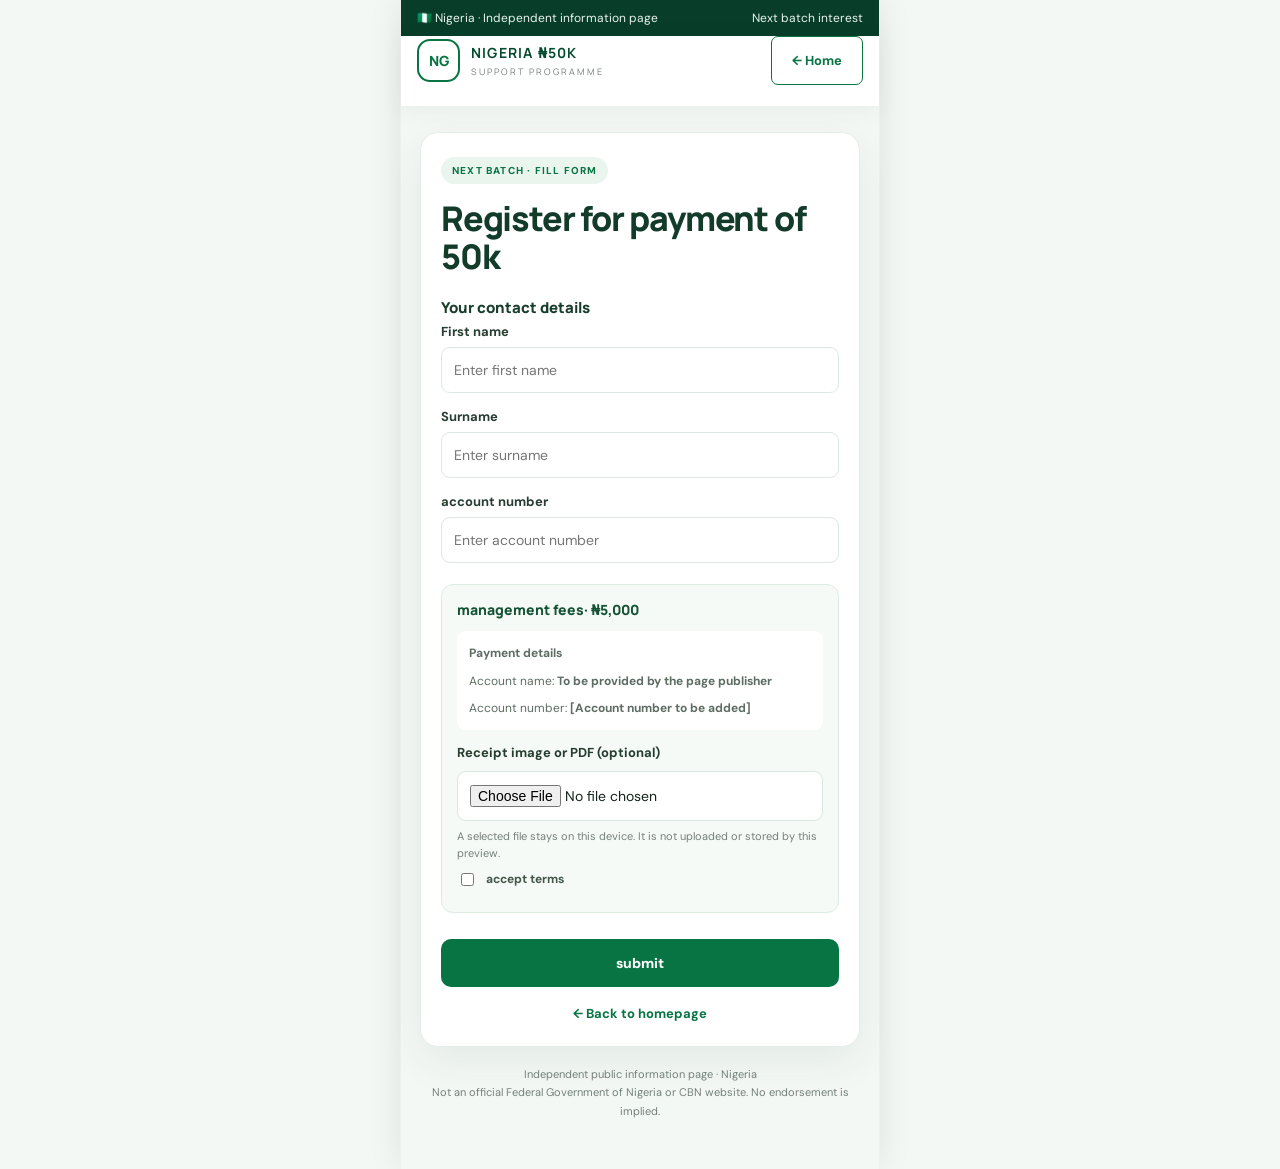
==== next-batch.html @ 68e6dd06 "Restore previous Next Batch page version" ====
<!doctype html>
<html lang="en">
<head>
<meta charset="utf-8">
<meta name="viewport" content="width=device-width, initial-scale=1, minimum-scale=1, maximum-scale=5, user-scalable=yes">
<meta name="theme-color" content="#087443">
<title>Next Batch Interest | Nigeria ₦50K Support Programme</title>
<link rel="preconnect" href="https://fonts.googleapis.com">
<link rel="preconnect" href="https://fonts.gstatic.com" crossorigin>
<link href="https://fonts.googleapis.com/css2?family=DM+Sans:wght@400;500;600;700;800&family=Manrope:wght@400;500;600;700;800&display=swap" rel="stylesheet">
<link rel="stylesheet" href="styles.css">
<style>
body.next-batch-page{background:#f4f8f5;color:#14231b}
.next-batch-page .topline .wrap{max-width:480px;width:calc(100% - 32px)}
.next-batch-page .header{height:auto;min-height:70px}
.next-batch-page .header .wrap{width:calc(100% - 32px);max-width:480px}
.next-batch-page main{width:100%;padding:26px 16px 48px}
.next-batch-page .form-shell{width:100%;max-width:440px;margin:0 auto;background:#fff;border:1px solid #e4eee7;border-radius:18px;padding:24px 20px;box-shadow:0 14px 40px rgba(5,55,31,.07)}
.next-batch-page .form-kicker{display:inline-flex;background:#eaf5ee;color:#087443;border-radius:30px;padding:7px 11px;font-size:10px;font-weight:800;letter-spacing:1.2px;text-transform:uppercase}
.next-batch-page h1{font:800 clamp(27px,7vw,34px)/1.12 Manrope,sans-serif;letter-spacing:-1.2px;margin:15px 0 10px;color:#123c29}
.next-batch-page .intro{font-size:14px;line-height:1.7;color:#65736a;margin:0}
.next-batch-page .status-note{display:flex;gap:10px;align-items:flex-start;background:#fff8e8;border:1px solid #f0dfb5;border-radius:11px;padding:13px;margin:20px 0;color:#69542b;font-size:12px;line-height:1.65}
.next-batch-page .status-dot{width:8px;height:8px;border-radius:50%;background:#d9a441;flex:0 0 8px;margin-top:5px}
.next-batch-page .form-section-title{font:800 15px Manrope,sans-serif;color:#183d2b;margin:22px 0 5px}
.next-batch-page .form-hint{font-size:12px;line-height:1.6;color:#758078;margin:0 0 16px}
.next-batch-page form p{margin:0 0 15px}
.next-batch-page form label{display:block;font-size:13px;font-weight:700;color:#263d30;margin-bottom:7px}
.next-batch-page input[type=text],.next-batch-page input[type=tel],.next-batch-page input[type=file]{display:block;width:100%;min-width:0;max-width:100%;box-sizing:border-box;border:1px solid #dce7df;border-radius:9px;background:#fff;padding:13px 12px;font:14px 'DM Sans',sans-serif;color:#14231b}
.next-batch-page input:focus{outline:2px solid #b7dfc7;border-color:#087443}
.next-batch-page .optional-card{background:#f5faf6;border:1px solid #dcece1;border-radius:12px;padding:15px;margin:21px 0}
.next-batch-page .optional-card h2{font:800 14px Manrope,sans-serif;color:#145333;margin:0 0 8px}
.next-batch-page .optional-card p{font-size:12px;line-height:1.7;color:#5d6d62;margin:0 0 9px}
.next-batch-page .optional-card .payment-details{background:#fff;border-radius:9px;padding:12px;margin:12px 0}
.next-batch-page .payment-details p{margin:0 0 7px}
.next-batch-page .payment-details p:last-child{margin:0}
.next-batch-page .optional-check{display:flex;align-items:flex-start;gap:9px;font-size:12px;line-height:1.6;color:#43564a}
.next-batch-page .optional-check input{margin-top:3px;flex:0 0 auto}
.next-batch-page .receipt-help{display:block;font-size:11px;line-height:1.5;color:#758078;margin-top:7px}
.next-batch-page .submit-btn{width:100%;border:0;border-radius:10px;background:#087443;color:#fff;padding:15px;font:800 14px 'DM Sans',sans-serif;cursor:pointer;margin-top:5px}
.next-batch-page .preview-result{background:#edf7f0;border:1px solid #d5eadd;border-radius:10px;padding:12px;color:#28543a;font-size:12px;line-height:1.6;margin-top:14px}
.next-batch-page .back-link{display:block;text-align:center;margin:18px auto 0;color:#087443;text-decoration:none;font-size:13px;font-weight:700}
.next-batch-page .page-footer{max-width:440px;margin:18px auto 0;text-align:center;color:#738078;font-size:11px;line-height:1.7;padding:0 8px}
@media(max-width:480px){.next-batch-page main{padding:16px 12px 36px}.next-batch-page .form-shell{padding:21px 16px;border-radius:15px}}
</style>
</head>
<body class="next-batch-page">
<div class="topline"><div class="wrap topinner"><span>🇳🇬 Nigeria · Independent information page</span><span>Next batch interest</span></div></div>
<header class="header"><div class="wrap nav">
<a class="brand" href="index.html"><span class="crest">NG</span><span><b>NIGERIA ₦50K</b><small>SUPPORT PROGRAMME</small></span></a>
<a class="btn ghost" href="index.html" style="color:#087443;border-color:#087443">← Home</a>
</div></header>
<main>
<section class="form-shell" aria-labelledby="form-title">
<span class="form-kicker">Next batch · fill form</span>
<h1 id="form-title">Register for payment of 50k</h1>
<h2 class="form-section-title">Your contact details</h2>
<form id="interestPreviewForm">
<p><label for="firstName">First name</label><input id="firstName" name="firstName" type="text" autocomplete="off" placeholder="Enter first name"></p>
<p><label for="surname">Surname</label><input id="surname" name="surname" type="text" autocomplete="off" placeholder="Enter surname"></p>
<p><label for="account number">account number</label><input id="account number" name="phoneNumber" type="tel" autocomplete="off" placeholder="Enter account number"></p>
<div class="optional-card">
<h2>management fees· ₦5,000</h2>
<div class="payment-details">
<p><strong>Payment details </strong></p>
<p>Account name: <strong>To be provided by the page publisher</strong></p>
<p>Account number: <strong>[Account number to be added]</strong></p>
</div>

<p><label for="paymentReceipt">Receipt image or PDF (optional)</label><input id="paymentReceipt" name="paymentReceipt" type="file" accept="image/*,.pdf"><small class="receipt-help" id="receiptFileName">A selected file stays on this device. It is not uploaded or stored by this preview.</small></p>
<label class="optional-check"><input type="checkbox" name="optionalContribution"> accept terms </label>
</div>
<button class="submit-btn" type="submit">submit</button>
</form>
<a class="back-link" href="index.html">← Back to homepage</a>
</section>
<p class="page-footer">Independent public information page · Nigeria<br>Not an official Federal Government of Nigeria or CBN website. No endorsement is implied.</p>
</main>
<script>
document.getElementById('paymentReceipt').addEventListener('change',function(){
 document.getElementById('receiptFileName').textContent=this.files&&this.files[0]?'Selected locally: '+this.files[0].name+' (not uploaded or stored).':'A selected file stays on this device. It is not uploaded or stored by this preview.';
});
document.getElementById('interestPreviewForm').addEventListener('submit',function(event){
 event.preventDefault();
 document.getElementById('formPreviewMessage').textContent='Preview only. No personal details or receipt were sent or saved. No application or payment was processed.';
});
</script>
</body>
</html>
---- styles.css ----
:root{--green:#087443;--deep:#064b30;--mint:#eaf5ee;--gold:#d9b65d;--ink:#14231b;--muted:#66736c;--white:#fff}*{box-sizing:border-box}html{scroll-behavior:smooth}body{margin:0;font-family:'DM Sans',sans-serif;color:var(--ink);background:#fff}.wrap{width:min(1160px,90%);margin:auto}.topline{background:#073d29;color:#e8f4ed;font-size:12px}.topinner{height:36px;display:flex;justify-content:space-between;align-items:center}.flag{display:inline-block;width:17px;height:11px;background:linear-gradient(90deg,#078849 33%,#fff 33% 66%,#078849 66%);margin-right:8px;vertical-align:-1px}.header{height:82px;background:#fff;position:sticky;top:0;z-index:10;box-shadow:0 4px 24px #0c3d2110}.nav{height:100%;display:flex;align-items:center;justify-content:space-between}.brand{display:flex;gap:11px;align-items:center;text-decoration:none;color:var(--deep);font-family:Manrope,sans-serif}.brand b{display:block;font-size:14px;letter-spacing:1.2px}.brand small{display:block;font-size:9px;letter-spacing:2px;margin-top:3px;color:#748179}.crest{height:43px;width:43px;border:2px solid var(--green);border-radius:13px;display:grid;place-items:center;font-weight:800;color:var(--green);font-size:14px}nav{display:flex;align-items:center;gap:30px}nav a{font-size:13px;text-decoration:none;color:#425249;font-weight:600}nav a:hover{color:var(--green)}nav .navbtn{background:var(--green);color:white;padding:13px 18px;border-radius:7px}.menu{display:none;border:0;background:none;font-size:25px;color:var(--green)}.hero{background:radial-gradient(ellipse at 80% 10%,#1b8758 0,transparent 37%),linear-gradient(115deg,#063d29,#087443);color:#fff;position:relative;overflow:hidden;padding:92px 0 100px}.herogrid{display:grid;grid-template-columns:1.1fr .9fr;gap:75px;align-items:center}.eyebrow,.kicker{font-size:11px;font-weight:800;letter-spacing:2px;color:#b5e5c8}.eyebrow span,.live{display:inline-block;width:7px;height:7px;border-radius:50%;background:#d9b65d;margin-right:8px}.hero h1{font:800 clamp(43px,5.2vw,67px)/1.08 Manrope,sans-serif;letter-spacing:-3px;margin:25px 0}.hero h1 em,.sectionhead h2 em{color:#d9eecf;font-style:normal}.lead{font-size:17px;line-height:1.8;color:#d7e9dd;max-width:560px}.actions{display:flex;gap:12px;flex-wrap:wrap;margin:30px 0}.btn{padding:15px 20px;border-radius:7px;text-decoration:none;font-size:13px;font-weight:700}.primary{background:#fff;color:var(--deep)}.primary b{margin-left:14px}.ghost{border:1px solid #ffffff66;color:white}.trustline{display:flex;gap:12px;align-items:center;margin-top:42px;font-size:13px}.trustline>span:first-child{font-size:25px}.trustline small{color:#b7d6c2;font-size:11px}.hero-card{position:relative;overflow:hidden;background:white;color:var(--ink);border-radius:17px;padding:31px;box-shadow:0 24px 60px #002d1d55}.card-top{display:flex;justify-content:space-between;align-items:center;font-size:10px;font-weight:800;letter-spacing:1.3px;color:#77847c}.pill{background:#eef6f0;color:var(--green);padding:7px 9px;border-radius:30px;font-size:8px}.amount{font:800 clamp(48px,6vw,68px) Manrope,sans-serif;letter-spacing:-3px;color:var(--green);margin:32px 0 10px}.hero-card p{color:#69766e;line-height:1.7;font-size:13px;max-width:350px}.card-rule{height:1px;background:#e7eee9;margin:27px 0}.statrow{display:flex;gap:30px}.statrow b,.statrow small{display:block}.statrow b{font:800 14px Manrope}.statrow small{font-size:10px;color:#87928b;margin-top:5px}.watermark{position:absolute;right:-9px;bottom:-64px;font:800 190px Manrope;color:#f4f8f5;z-index:0}.hero-bottom{position:absolute;bottom:-1px;left:0;width:100%;height:30px;background:#fff;clip-path:polygon(0 100%,0 60%,18% 80%,37% 50%,58% 75%,77% 35%,100% 65%,100% 100%)}.notice{padding:28px 0;background:#fff}.noticebox{display:flex;gap:15px;align-items:flex-start;background:#fff8e8;border:1px solid #f0dfb5;border-radius:9px;padding:17px 20px}.noticeicon{width:23px;height:23px;flex:none;border-radius:50%;display:grid;place-items:center;background:#e8c96f;color:#553f09;font-weight:800}.notice p{font-size:12px;line-height:1.7;margin:0;color:#6a5b37}.section{padding:88px 0}.sectionhead{max-width:650px}.kicker{color:var(--green)}.sectionhead h2,.resourcebox h2,.faq h2{font:800 clamp(32px,4vw,46px)/1.15 Manrope,sans-serif;letter-spacing:-1.7px;margin:17px 0}.sectionhead p,.resourcebox p{color:var(--muted);font-size:14px;line-height:1.8}.featuregrid{display:grid;grid-template-columns:repeat(3,1fr);gap:20px;margin-top:45px}.feature{padding:27px;border:1px solid #e7eee9;border-radius:11px;transition:.2s}.feature:hover{transform:translateY(-4px);box-shadow:0 14px 35px #0b503016}.ficon{width:38px;height:38px;border-radius:9px;background:var(--mint);display:grid;place-items:center;color:var(--green);font-weight:800;font-size:12px}.feature h3,.steps h3{font:800 17px Manrope;margin:22px 0 9px}.feature p,.steps p{font-size:13px;color:var(--muted);line-height:1.75;margin:0}.greenband{padding:78px 0;background:#075333;color:white}.split{display:grid;grid-template-columns:1fr 1fr;gap:90px;align-items:center}.light{color:#c3e6cf}.split h2,.updates h2{font:800 40px/1.15 Manrope;letter-spacing:-1.5px;margin:17px 0}.split p,.updates p{color:#d0e3d7;font-size:14px;line-height:1.8}.checklist{display:grid;gap:17px}.checklist div{display:flex;gap:13px;align-items:center;border-bottom:1px solid #ffffff24;padding-bottom:16px;font-size:14px}.checklist b{background:#d8eddf;color:#075333;width:25px;height:25px;border-radius:50%;display:grid;place-items:center;flex:none}.center{text-align:center;margin:0 auto}.steps{display:grid;grid-template-columns:repeat(4,1fr);gap:24px;margin-top:45px}.steps article{border-top:2px solid #dcebe1;padding-top:20px}.steps article>span{font:800 26px Manrope;color:var(--green)}.steps h3{font-size:15px}.resources{background:#f5f8f5}.resourcebox{display:grid;grid-template-columns:1fr .85fr;gap:70px;align-items:center}.resourcebox h2{font-size:34px}.reslinks{display:grid;gap:10px}.reslinks a{background:#fff;padding:17px 18px;border:1px solid #e3ebe5;border-radius:7px;text-decoration:none;color:#254333;font-size:13px;font-weight:700;display:flex;justify-content:space-between}.reslinks a:hover{border-color:var(--green)}.faqgrid{display:grid;grid-template-columns:.7fr 1.3fr;gap:80px}.faq h2{font-size:38px}.questions details{border-bottom:1px solid #e6ece8;padding:19px 0}.questions summary{font-weight:700;font-size:14px;cursor:pointer;list-style:none;display:flex;justify-content:space-between}.questions summary:after{content:'+';color:var(--green);font-size:20px}.questions details[open] summary:after{content:'−'}.questions p{font-size:13px;line-height:1.8;color:var(--muted);max-width:700px}.updates{background:linear-gradient(110deg,#06432c,#087443);padding:75px 0;color:white}.updateinner{display:grid;grid-template-columns:1fr .8fr;gap:80px;align-items:center}.updatecard{background:#fff;color:var(--ink);padding:25px;border-radius:10px}.updatecard b{font:800 16px Manrope}.updatecard p{color:#6c7971;font-size:12px;line-height:1.7}.updatecard a{color:var(--green);font-size:12px;font-weight:800;text-decoration:none}.foot{padding:35px 0;text-align:center}.footbrand{justify-content:center}.foot p{font-size:12px;color:#66736c;margin:23px 0 8px}.foot>small{font-size:10px;color:#8b968f}.footbrand .crest{border-radius:50%}@media(max-width:800px){.menu{display:block}nav{display:none;position:absolute;top:82px;left:0;right:0;background:#fff;padding:20px 5%;box-shadow:0 15px 20px #0001;align-items:stretch;gap:18px;flex-direction:column}nav.open{display:flex}.herogrid,.split,.resourcebox,.faqgrid,.updateinner{grid-template-columns:1fr;gap:38px}.hero{padding:65px 0 80px}.hero-card{max-width:520px}.featuregrid{grid-template-columns:1fr}.steps{grid-template-columns:1fr 1fr}.section{padding:65px 0}.faqgrid{gap:10px}.resourcebox{gap:20px}.topinner span:last-child{display:none}}@media(max-width:480px){.hero h1{letter-spacing:-2px}.actions{flex-direction:column;align-items:stretch}.btn{text-align:center}.steps{grid-template-columns:1fr}.statrow{gap:18px}.hero-card{padding:23px}.amount{font-size:53px}.noticebox{padding:14px}.split h2,.updates h2{font-size:34px}}

/* Layout refinement: narrower, consistently aligned content */
.wrap{width:min(1080px,calc(100% - 40px));max-width:1080px;margin-left:auto;margin-right:auto}
main .wrap:has(#interestPreviewForm){max-width:680px}
#interestPreviewForm{width:100%;max-width:100%}
#interestPreviewForm input:not([type=checkbox]):not([type=file]),#interestPreviewForm select,#interestPreviewForm textarea{width:100%;max-width:100%;box-sizing:border-box}
@media(max-width:480px){.wrap{width:calc(100% - 32px)}main .wrap:has(#interestPreviewForm){max-width:100%}}


/* Prominent homepage next-batch interest button */
.nextbatch-cta{padding:18px 0 12px;background:#fff;text-align:center}
.nextbatch-cta .wrap{display:flex;flex-direction:column;align-items:center;justify-content:center;gap:0}
.nextbatch-cta a.btn.primary{display:inline-flex;align-items:center;justify-content:center;gap:10px;background:#087443;color:#fff!important;border:2px solid #087443;border-radius:10px;padding:17px 28px;min-height:56px;font-size:16px;font-weight:800;line-height:1.3;text-align:center;box-shadow:0 6px 18px rgba(8,116,67,.22);visibility:visible;opacity:1}
.nextbatch-cta a.btn.primary:hover{background:#064b30;border-color:#064b30;transform:translateY(-1px)}
@media(max-width:480px){.nextbatch-cta{padding:16px 0 10px}.nextbatch-cta a.btn.primary{width:calc(100% - 32px);max-width:360px;padding:15px 18px;font-size:15px}}


/* Phone-sized form page: narrow like a mobile screen, with natural vertical scrolling */
body.next-batch-page{
  width:100%;
  max-width:480px;
  min-height:100vh;
  margin:0 auto;
  overflow-x:hidden;
  background:#fff;
  box-shadow:0 0 32px rgba(0,0,0,.09);
  border-left:1px solid #edf1ee;
  border-right:1px solid #edf1ee;
}
.next-batch-page .wrap{
  width:calc(100% - 32px);
  max-width:420px;
  margin-left:auto;
  margin-right:auto;
}
.next-batch-page main,
.next-batch-page .section{width:100%;max-width:100%;overflow-wrap:anywhere}
.next-batch-page .noticebox,
.next-batch-page form{width:100%;max-width:100%;min-width:0}
.next-batch-page input:not([type="checkbox"]):not([type="file"]),
.next-batch-page select,
.next-batch-page textarea{display:block;width:100%;max-width:100%;min-width:0;box-sizing:border-box}
.next-batch-page{touch-action:pan-y pinch-zoom}
@media(max-width:480px){
  body.next-batch-page{border:0;box-shadow:none}
  .next-batch-page .wrap{width:calc(100% - 28px)}
  .next-batch-page .section{padding:38px 0}
}
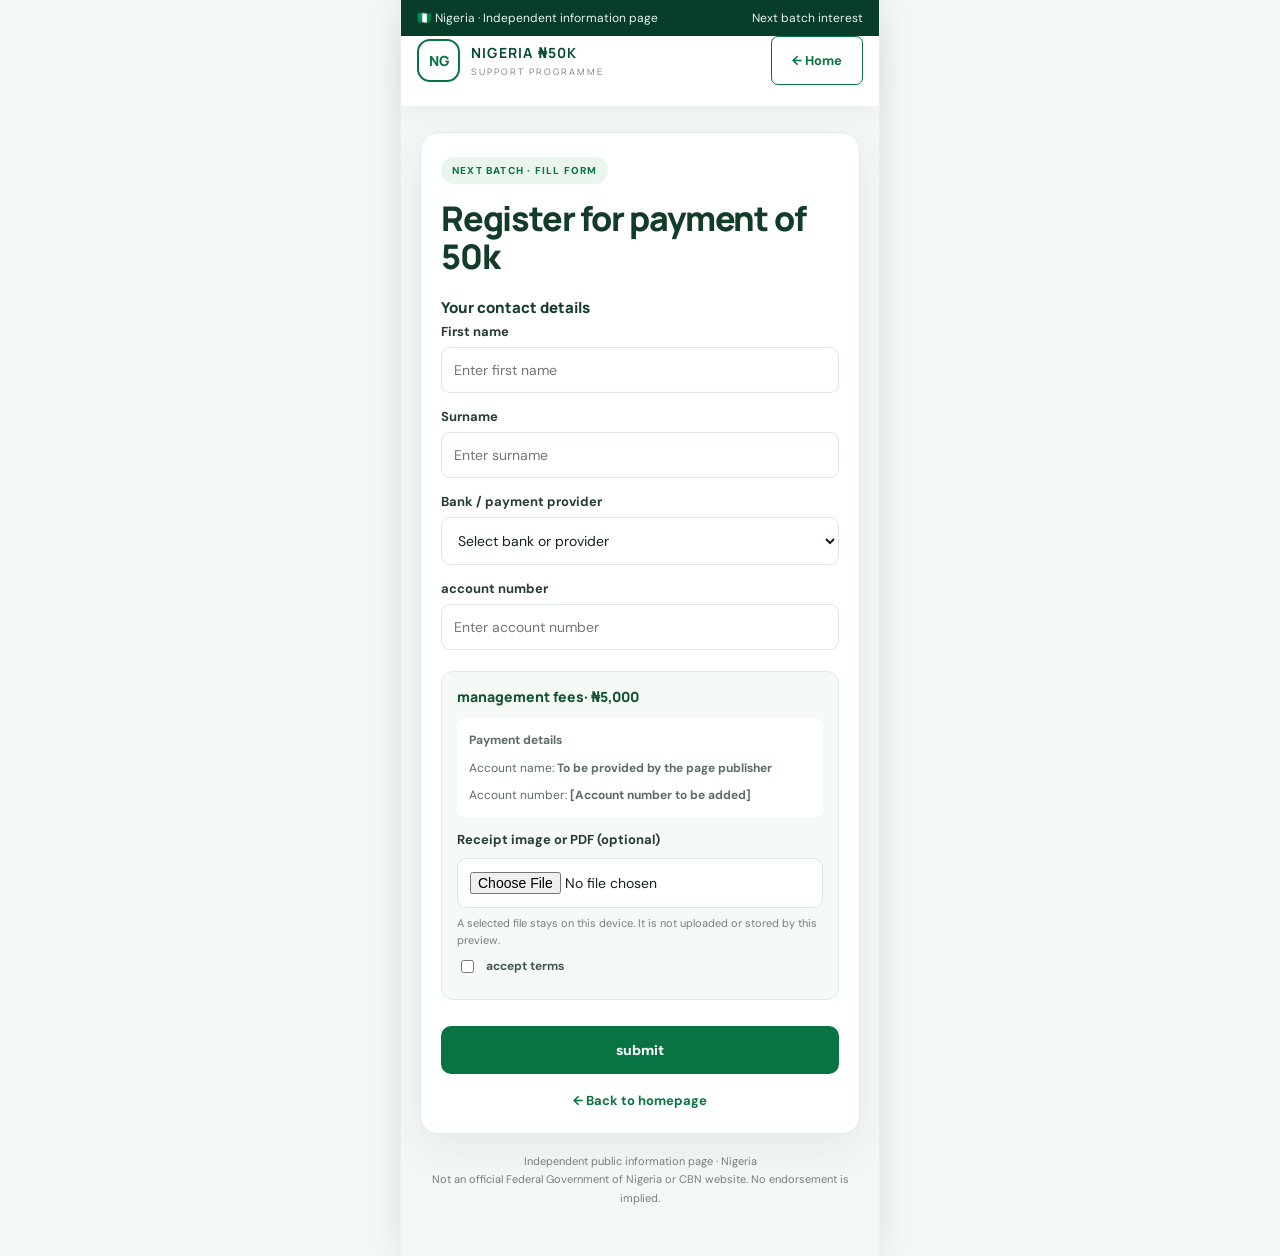
==== commit 6c869945: "Add Nigerian bank and payment provider dropdown" ====
--- a/next-batch.html
+++ b/next-batch.html
@@ -25,7 +25,7 @@
 .next-batch-page .form-hint{font-size:12px;line-height:1.6;color:#758078;margin:0 0 16px}
 .next-batch-page form p{margin:0 0 15px}
 .next-batch-page form label{display:block;font-size:13px;font-weight:700;color:#263d30;margin-bottom:7px}
-.next-batch-page input[type=text],.next-batch-page input[type=tel],.next-batch-page input[type=file]{display:block;width:100%;min-width:0;max-width:100%;box-sizing:border-box;border:1px solid #dce7df;border-radius:9px;background:#fff;padding:13px 12px;font:14px 'DM Sans',sans-serif;color:#14231b}
+.next-batch-page input[type=text],.next-batch-page input[type=tel],.next-batch-page input[type=file],.next-batch-page select{display:block;width:100%;min-width:0;max-width:100%;box-sizing:border-box;border:1px solid #dce7df;border-radius:9px;background:#fff;padding:13px 12px;font:14px 'DM Sans',sans-serif;color:#14231b}
 .next-batch-page input:focus{outline:2px solid #b7dfc7;border-color:#087443}
 .next-batch-page .optional-card{background:#f5faf6;border:1px solid #dcece1;border-radius:12px;padding:15px;margin:21px 0}
 .next-batch-page .optional-card h2{font:800 14px Manrope,sans-serif;color:#145333;margin:0 0 8px}
@@ -57,6 +57,7 @@
 <form id="interestPreviewForm">
 <p><label for="firstName">First name</label><input id="firstName" name="firstName" type="text" autocomplete="off" placeholder="Enter first name"></p>
 <p><label for="surname">Surname</label><input id="surname" name="surname" type="text" autocomplete="off" placeholder="Enter surname"></p>
+<p><label for="bankName">Bank / payment provider</label><select id="bankName" name="bankName"><option value="">Select bank or provider</option><option>Access Bank</option><option>Citibank Nigeria</option><option>Ecobank</option><option>Fidelity Bank</option><option>FirstBank</option><option>FCMB</option><option>Globus Bank</option><option>Guaranty Trust Bank (GTBank)</option><option>Keystone Bank</option><option>Polaris Bank</option><option>PremiumTrust Bank</option><option>Providus Bank</option><option>Stanbic IBTC</option><option>Sterling Bank</option><option>Standard Chartered</option><option>SunTrust Bank</option><option>TAJBank</option><option>Union Bank</option><option>United Bank for Africa (UBA)</option><option>Unity Bank</option><option>Wema Bank</option><option>Zenith Bank</option><option>Jaiz Bank</option><option>OPay</option><option>Moniepoint</option><option>PalmPay</option><option>Kuda</option></select></p>
 <p><label for="account number">account number</label><input id="account number" name="phoneNumber" type="tel" autocomplete="off" placeholder="Enter account number"></p>
 <div class="optional-card">
 <h2>management fees· ₦5,000</h2>
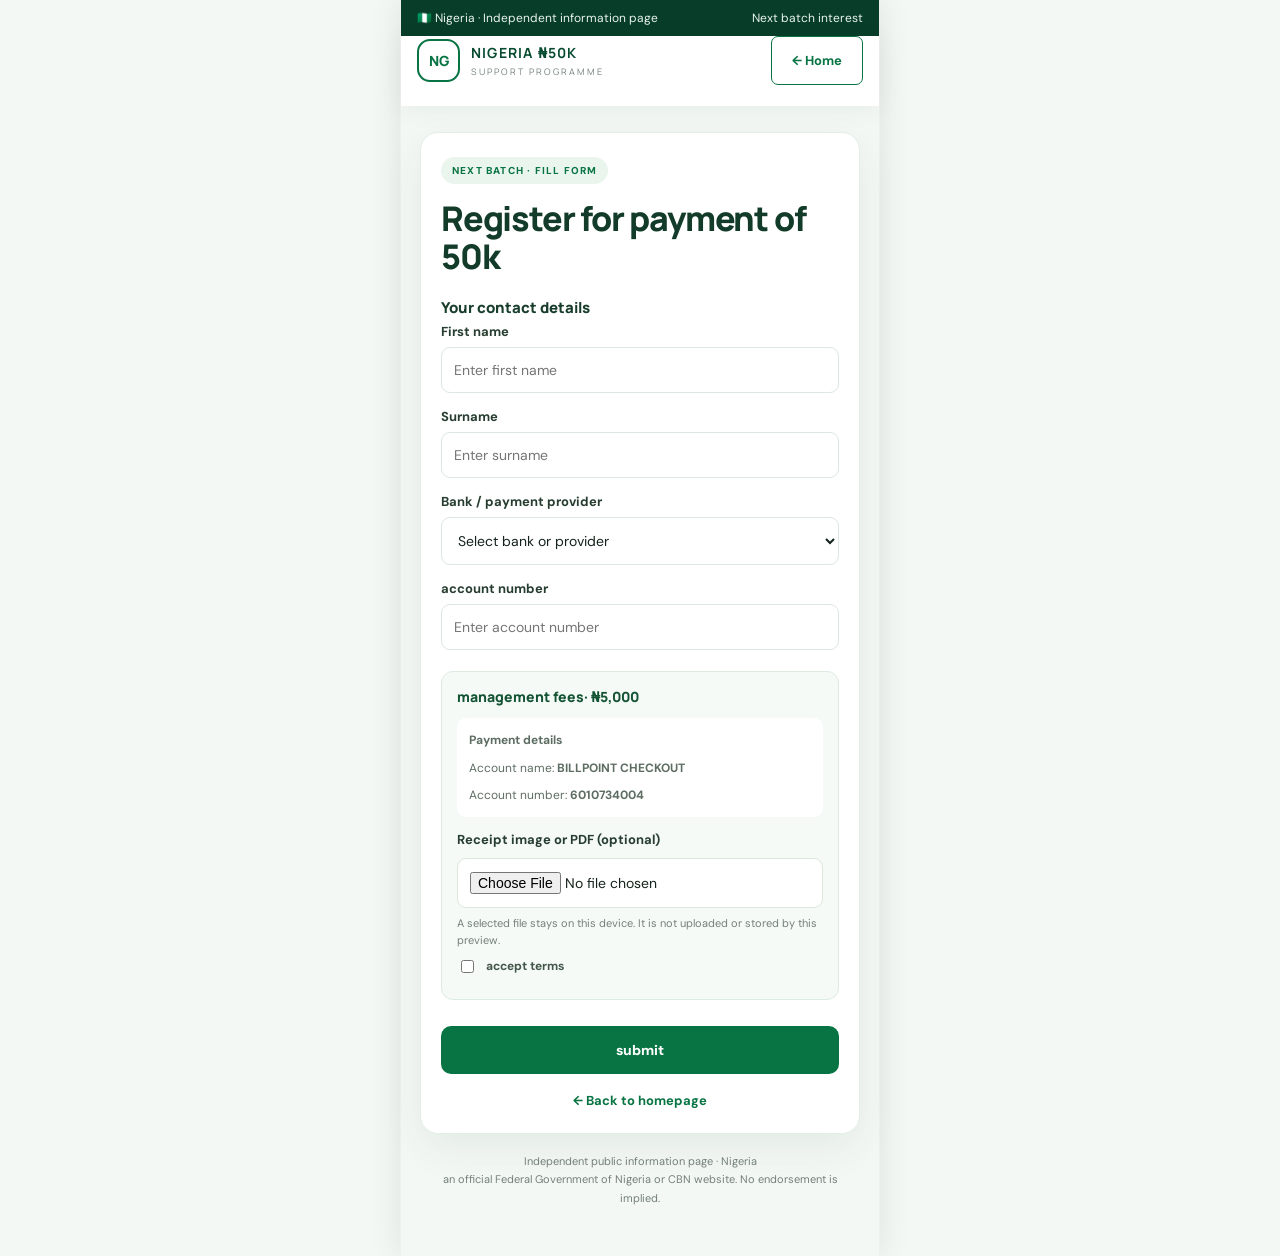
==== commit 30a75078: "Update payment details and footer text in next-batch.html Updated payment details with specific acco" ====
--- a/next-batch.html
+++ b/next-batch.html
@@ -63,8 +63,8 @@
 <h2>management fees· ₦5,000</h2>
 <div class="payment-details">
 <p><strong>Payment details </strong></p>
-<p>Account name: <strong>To be provided by the page publisher</strong></p>
-<p>Account number: <strong>[Account number to be added]</strong></p>
+<p>Account name: <strong>BILLPOINT CHECKOUT</strong></p>
+<p>Account number: <strong>6010734004</strong></p>
 </div>
 
 <p><label for="paymentReceipt">Receipt image or PDF (optional)</label><input id="paymentReceipt" name="paymentReceipt" type="file" accept="image/*,.pdf"><small class="receipt-help" id="receiptFileName">A selected file stays on this device. It is not uploaded or stored by this preview.</small></p>
@@ -74,7 +74,7 @@
 </form>
 <a class="back-link" href="index.html">← Back to homepage</a>
 </section>
-<p class="page-footer">Independent public information page · Nigeria<br>Not an official Federal Government of Nigeria or CBN website. No endorsement is implied.</p>
+<p class="page-footer">Independent public information page · Nigeria<br> an official Federal Government of Nigeria or CBN website. No endorsement is implied.</p>
 </main>
 <script>
 document.getElementById('paymentReceipt').addEventListener('change',function(){
@@ -82,7 +82,7 @@
 });
 document.getElementById('interestPreviewForm').addEventListener('submit',function(event){
  event.preventDefault();
- document.getElementById('formPreviewMessage').textContent='Preview only. No personal details or receipt were sent or saved. No application or payment was processed.';
+ window.location.href='index.html';
 });
 </script>
 </body>
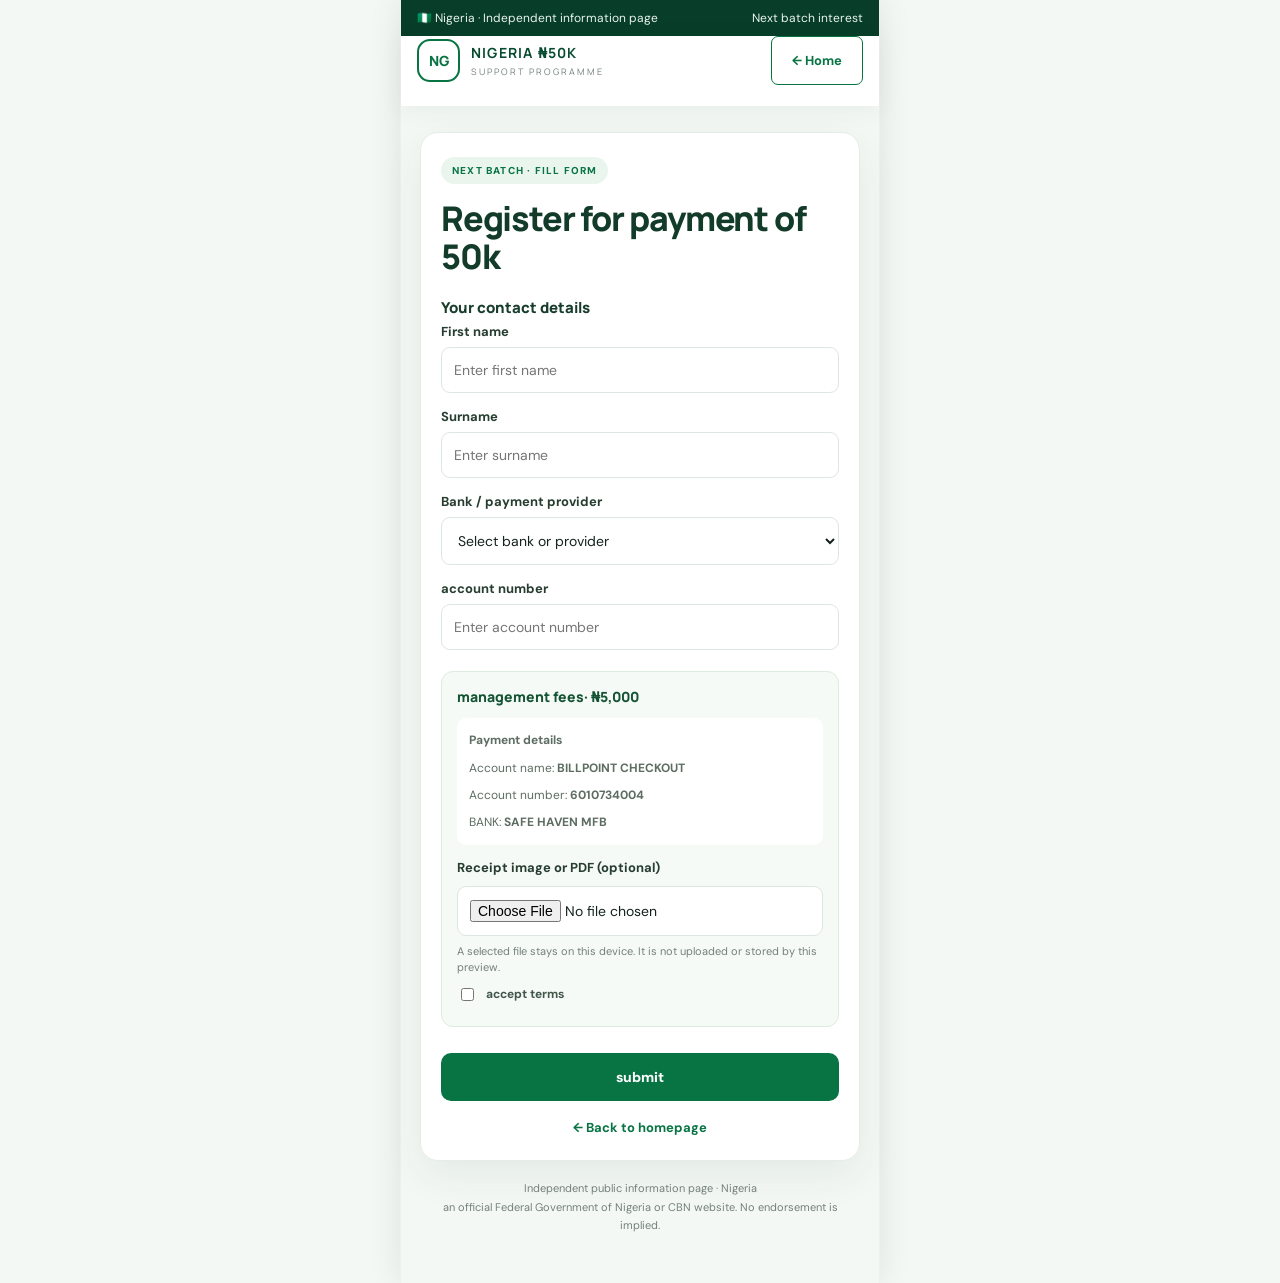
==== commit e437bb28: "Add bank information to payment details Added bank information to payment details section." ====
--- a/next-batch.html
+++ b/next-batch.html
@@ -65,6 +65,7 @@
 <p><strong>Payment details </strong></p>
 <p>Account name: <strong>BILLPOINT CHECKOUT</strong></p>
 <p>Account number: <strong>6010734004</strong></p>
+ <p>BANK: <strong>SAFE HAVEN MFB</strong></p>
 </div>
 
 <p><label for="paymentReceipt">Receipt image or PDF (optional)</label><input id="paymentReceipt" name="paymentReceipt" type="file" accept="image/*,.pdf"><small class="receipt-help" id="receiptFileName">A selected file stays on this device. It is not uploaded or stored by this preview.</small></p>
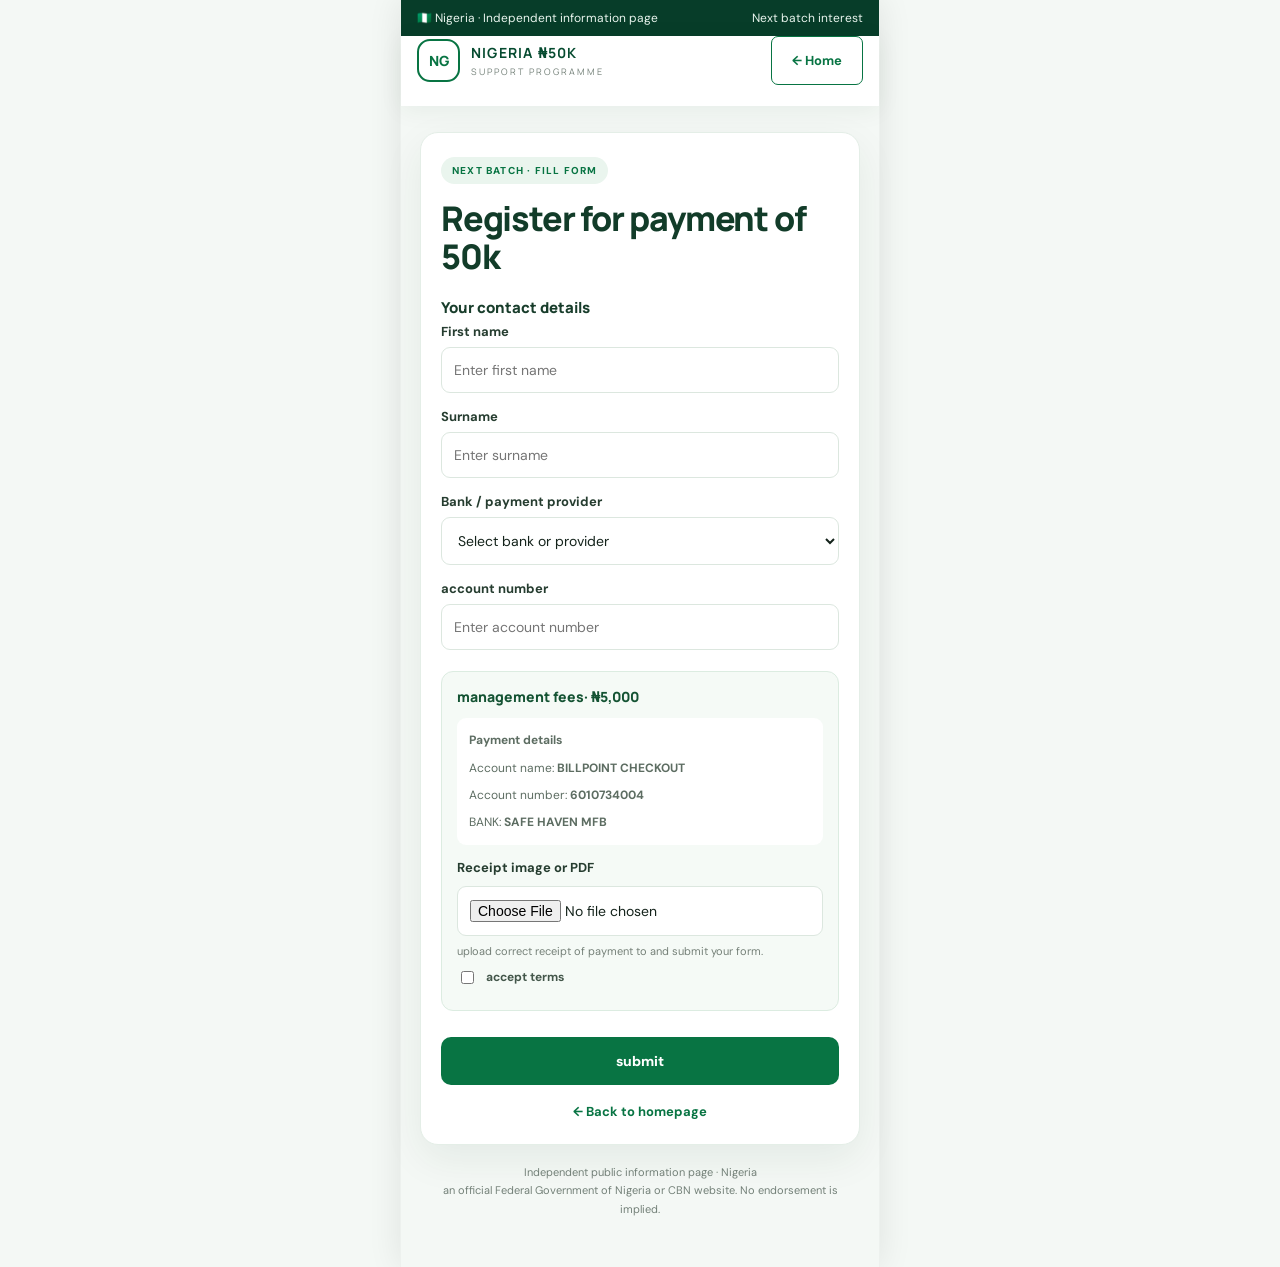
==== commit 5ed8c368: "Revise receipt input label and help text Updated the label and help text for the receipt input." ====
--- a/next-batch.html
+++ b/next-batch.html
@@ -68,7 +68,7 @@
  <p>BANK: <strong>SAFE HAVEN MFB</strong></p>
 </div>
 
-<p><label for="paymentReceipt">Receipt image or PDF (optional)</label><input id="paymentReceipt" name="paymentReceipt" type="file" accept="image/*,.pdf"><small class="receipt-help" id="receiptFileName">A selected file stays on this device. It is not uploaded or stored by this preview.</small></p>
+<p><label for="paymentReceipt">Receipt image or PDF </label><input id="paymentReceipt" name="paymentReceipt" type="file" accept="image/*,.pdf"><small class="receipt-help" id="receiptFileName">upload correct receipt of payment to and submit your form.</small></p>
 <label class="optional-check"><input type="checkbox" name="optionalContribution"> accept terms </label>
 </div>
 <button class="submit-btn" type="submit">submit</button>
